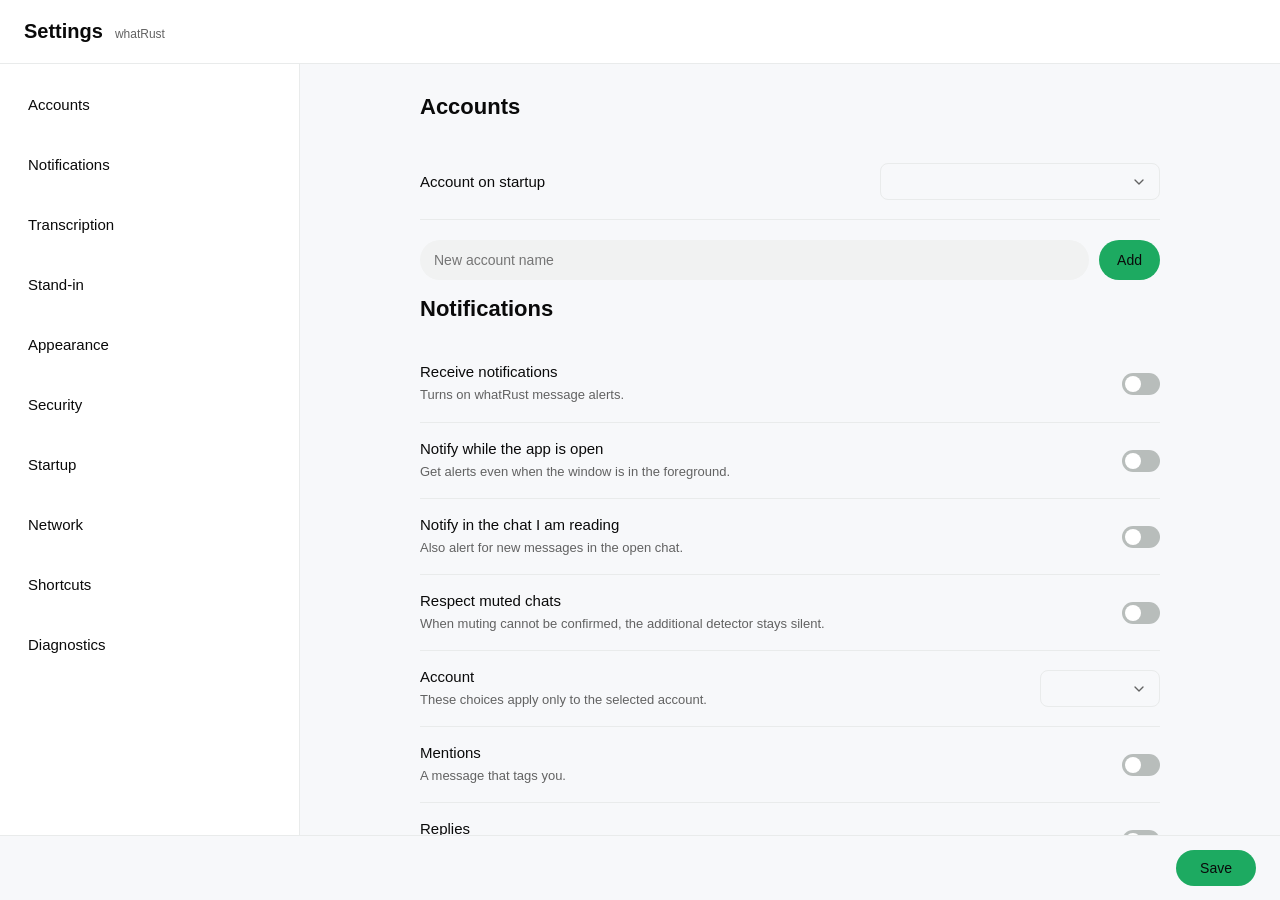
==== settings-ui/index.html @ 50908c3e "Merge upstream whatRust through v0.6.16" ====
<!doctype html>
<html lang="en">
  <head>
    <meta charset="utf-8" />
    <meta name="viewport" content="width=device-width, initial-scale=1" />
    <title>whatRust — Settings</title>
    <script src="i18n.js"></script>
    <link rel="stylesheet" href="style.css" />
    <link rel="stylesheet" href="dialog.css" />
  </head>
  <body>
    <header class="app-header"><div><strong>Settings</strong><span>whatRust</span></div><button id="back-to-chat" type="button" class="secondary back-button" aria-label="Back to WhatsApp" title="Back to WhatsApp" hidden><svg viewBox="0 0 24 24" aria-hidden="true"><path d="M19 12H5 M12 5l-7 7 7 7"/></svg><span>Back to WhatsApp</span></button></header>
    <div class="settings-layout"><nav class="settings-nav" aria-label="Settings"><a href="#sec-contas">Accounts</a><a href="#sec-notificacoes">Notifications</a><a href="#sec-voz">Transcription</a><a href="#sec-standin">Stand-in</a><a href="#sec-aparencia">Appearance</a><a href="#sec-seguranca">Security</a><a href="#sec-sistema">Startup</a><a href="#sec-rede">Network</a><!-- Fork: hide self-update. Upstream releases would replace this build. <a href="#sec-atualizacoes">Updates</a> --><a href="#sec-atalhos">Shortcuts</a><a href="#sec-diagnostico">Diagnostics</a></nav>
    <!-- Local preferences use familiar WhatsApp rows: titled
         groups of boxed-list rows, a title + subtitle on the left and the control
         on the right. Element ids are what main.js uses; keep them stable. -->
    <main class="prefs">
      <section class="group" id="sec-contas">
        <h2 class="group-title">Accounts</h2>
        <label class="row startup-row">
          <span class="row-text"><span class="row-title">Account on startup</span></span>
          <select id="startup_account" aria-label="Account on startup"></select>
        </label>
        <div class="boxed-list" id="single_window_row" hidden>
          <label class="row">
            <span class="row-text"><span class="row-title">Show all accounts in one window</span>
              <span class="row-subtitle" id="single_window_subtitle">One window with an account switcher. An account loads only when you open it, and opening another does not close the first. Requires restarting whatRust.</span></span>
            <input type="checkbox" class="switch" id="single_window" />
          </label>
        </div>
        <div id="accounts-list" class="boxed-list"></div>
        <div class="add-row">
          <input type="text" id="new_account_name" placeholder="New account name" aria-label="New account name" />
          <button id="add_account">Add</button>
        </div>
        <p id="macos-note" class="macos-note" hidden>Multiple accounts require macOS 14 or later.</p>
        <p id="accounts-note" class="group-note" role="status" aria-live="polite"></p>
      </section>
      <section class="group" id="sec-notificacoes"><h2 class="group-title">Notifications</h2><div class="boxed-list">
<label class="row"><span class="row-text"><span class="row-title">Receive notifications</span><span class="row-subtitle">Turns on whatRust message alerts.</span></span><input type="checkbox" class="switch" id="notifications"></label><label class="row"><span class="row-text"><span class="row-title">Notify while the app is open</span><span class="row-subtitle">Get alerts even when the window is in the foreground.</span></span><input type="checkbox" class="switch" id="notify_when_focused"></label><label class="row"><span class="row-text"><span class="row-title">Notify in the chat I am reading</span><span class="row-subtitle">Also alert for new messages in the open chat.</span></span><input type="checkbox" class="switch" id="notify_active_chat"></label><label class="row"><span class="row-text"><span class="row-title">Respect muted chats</span><span class="row-subtitle">When muting cannot be confirmed, the additional detector stays silent.</span></span><input type="checkbox" class="switch" id="respect_muted"></label>
<label class="row"><span class="row-text"><span class="row-title">Account</span><span class="row-subtitle">These choices apply only to the selected account.</span></span><select id="mention_account" aria-label="Account"></select></label>
<label class="row"><span class="row-text"><span class="row-title">Mentions</span><span class="row-subtitle">A message that tags you.</span></span><input type="checkbox" class="switch" id="mention_mentions"></label>
<label class="row"><span class="row-text"><span class="row-title">Replies</span><span class="row-subtitle">A reply to one of your messages.</span></span><input type="checkbox" class="switch" id="mention_replies"></label>
<label class="row"><span class="row-text"><span class="row-title">Direct messages</span><span class="row-subtitle">A new message in a one-to-one chat.</span></span><input type="checkbox" class="switch" id="mention_direct"></label>
<label class="row"><span class="row-text"><span class="row-title">@everyone</span><span class="row-subtitle">Group messages that tag everyone.</span></span><input type="checkbox" class="switch" id="mention_everyone"></label>
<label class="row"><span class="row-text"><span class="row-title">Alert sound</span><span class="row-subtitle">Plays the distinct sound. With the popup off, the ordinary whatRust alert still appears.</span></span><input type="checkbox" class="switch" id="mention_alert_sound"></label>
<div class="row" id="mention_alert_sound_file_row"><span class="row-text"><span class="row-title">Sound file</span><span class="row-subtitle" id="mention_alert_sound_file_subtitle">Built-in sound</span></span><div class="hotkey-row"><button type="button" id="choose_mention_sound" class="secondary">Choose sound…</button><button type="button" id="preview_mention_sound" class="secondary">Test</button><button type="button" id="reset_mention_sound" class="secondary">Reset to default</button></div></div>
<label class="row"><span class="row-text"><span class="row-title">Reply popup</span><span class="row-subtitle">Shows the message and lets you reply. Replaces the ordinary alert for that message.</span></span><input type="checkbox" class="switch" id="mention_alert_popup"></label></div>
<p class="group-note">Alerts even in a muted chat and while the app is in the foreground.</p>
<p class="group-note" id="mention_alert_idle" hidden>With the sound and the popup off, this alert does nothing.</p>
<p class="group-note">The additional detector only uses identifiable new messages. Muted chats, history and unknown states do not produce additional alerts.</p></section>

      <section class="group" id="sec-sistema">
        <h2 class="group-title">Behavior</h2>
        <div class="boxed-list">
          <label class="row">
            <span class="row-text"><span class="row-title">Keep running in the background when closed</span>
              <span class="row-subtitle">With one account open, closing the window leaves it connected. With more than one, closing a window ends just that account</span></span>
            <input type="checkbox" class="switch" id="close_to_tray" />
          </label>
          <label class="row">
            <span class="row-text"><span class="row-title">Start minimized</span>
              <span class="row-subtitle">Start without opening the main window</span></span>
            <input type="checkbox" class="switch" id="start_minimized" />
          </label>
          <label class="row">
            <span class="row-text"><span class="row-title">Start with the system</span></span>
            <input type="checkbox" class="switch" id="autostart" />
          </label>
          <label class="row mac-only" id="menu_bar_icon_row" hidden>
            <span class="row-text"><span class="row-title">Show icon in the menu bar</span>
              <span class="row-subtitle" id="menu_bar_icon_subtitle">When off, click the Dock icon to open whatRust</span></span>
            <input type="checkbox" class="switch" id="menu_bar_icon" />
          </label>
          <label class="row mac-only" hidden>
            <span class="row-text"><span class="row-title">Menu bar only</span>
              <span class="row-subtitle" id="menubar_only_subtitle">No Dock icon or main window. The open account stays connected while the panel is closed; other accounts load when you open them</span></span>
            <input type="checkbox" class="switch" id="menubar_only" />
          </label>
          <label class="row mac-only" hidden>
            <span class="row-text"><span class="row-title">Hide Dock icon</span>
              <span class="row-subtitle">Keeps the main window; the menu bar icon becomes the way to reopen whatRust</span></span>
            <input type="checkbox" class="switch" id="hide_dock_icon" />
          </label>
        </div>
      </section>

      <section class="group" id="sec-voz">
        <h2 class="group-title">Transcription</h2>
        <div class="boxed-list">
          <label class="row">
            <span class="row-text"><span class="row-title">Transcribe voice notes</span>
              <span class="row-subtitle" id="voice_backend_desc">Shows the transcript under each voice note. The audio stays on this computer and is transcribed by FluidVoice.</span></span>
            <input type="checkbox" class="switch" id="voice_transcribe" />
          </label>
          <label class="row">
            <span class="row-text"><span class="row-title">Transcribe videos</span>
              <span class="row-subtitle" id="video_backend_desc">Shows a button on each video. The audio stays on this computer and is transcribed by FluidVoice.</span></span>
            <input type="checkbox" class="switch" id="video_transcribe" />
          </label>
          <label class="row" id="fluidvoice_port_row">
            <span class="row-text"><span class="row-title">FluidVoice port</span>
              <span class="row-subtitle">FluidVoice's local API. The default is 47733; the Windows beta uses 47610 automatically.</span></span>
            <input type="number" id="fluidvoice_port" min="1" max="65535" value="47733" aria-label="FluidVoice port" />
          </label>
          <div class="row">
            <span class="row-text"><span class="row-title">Connection</span>
              <span class="row-subtitle" id="fluidvoice_status">Not checked yet.</span></span>
            <button type="button" id="test_fluidvoice" class="secondary">Test connection</button>
          </div>
          <div class="row" id="fluidvoice_install_row" hidden>
            <span class="row-text"><span class="row-title">FluidVoice on Windows</span>
              <span class="row-subtitle">Optional. Opens the official Windows beta installer. FluidVoice is a separate app.</span></span>
            <button type="button" id="install_fluidvoice" class="secondary">Install FluidVoice</button>
          </div>
          <div class="row" id="geniex_install_row" hidden>
            <span class="row-text"><span class="row-title">GenieX CLI for Windows ARM64</span><span class="row-subtitle">Install Qualcomm's GenieX CLI, then return here. Requires a supported Snapdragon NPU.</span></span>
            <button type="button" id="install_geniex" class="secondary">Open installer page</button>
          </div>
          <div class="row" id="geniex_model_row" hidden>
            <span class="row-text"><span class="row-title">Qwen3-ASR 0.6B Q8</span><span class="row-subtitle">Download the local model (about 1.1 GiB). It may use about 2 GiB of memory while running.</span></span>
            <button type="button" id="download_geniex_model" class="secondary">Download model</button>
          </div>
          <label class="row">
            <span class="row-text"><span class="row-title">Translate transcripts</span>
              <span class="row-subtitle">Sends only the transcript text to the chosen provider.</span></span>
            <input type="checkbox" class="switch" id="translate_enabled" />
          </label>
          <label class="row">
            <span class="row-text"><span class="row-title">Translation language</span></span>
            <input type="text" id="translate_target_lang" placeholder="English" aria-label="Translation language" />
          </label>
          <label class="row">
            <span class="row-text"><span class="row-title">AI provider</span></span>
            <select id="ai_provider" aria-label="AI provider">
              <option value="openrouter">OpenRouter</option>
              <option value="gemini">Gemini</option>
              <option value="anthropic">Anthropic</option>
            </select>
          </label>
          <div class="row">
            <span class="row-text"><span class="row-title">Translation model</span>
              <span class="row-subtitle" id="translate_model_hint">Model name accepted by that provider.</span></span>
            <input type="text" class="model-choice" id="translate_model" aria-label="Translation model" />
            <select class="model-choice" id="translate_model_select" aria-label="Translation model" hidden></select>
          </div>
          <div class="row">
            <span class="row-text"><span class="row-title">Summary model</span>
              <span class="row-subtitle" id="summary_model_hint">Used by the Summarize button on each transcript and by chat summaries.</span></span>
            <input type="text" class="model-choice" id="summary_model" aria-label="Summary model" />
            <select class="model-choice" id="summary_model_select" aria-label="Summary model" hidden></select>
          </div>
          <label class="row entry-row">
            <span class="row-title">API key</span>
            <input type="password" id="ai_key" autocomplete="off" aria-label="API key" />
          </label>
        </div>
        <div class="group-actions">
          <button type="button" id="save_ai_key">Save key</button>
          <button type="button" id="remove_ai_key" class="secondary">Remove key</button>
        </div>
        <p id="ai_key_state" class="key-status" role="status">No key saved.</p>
        <div class="row">
          <span class="row-text"><span class="row-title">Chat summaries</span>
            <span class="row-subtitle" id="chat_summary_consent_state">Not allowed yet.</span></span>
          <button type="button" id="chat_summary_revoke" class="secondary" hidden>Revoke</button>
        </div>
        <p class="group-note">The key stays on this computer and never enters the WhatsApp page. Translation and the Summarize button each use the model chosen for them. A chat summary stays on this computer, not on the phone, and is not sent into the chat.</p>
      </section>

      <section class="group" id="sec-standin">
        <h2 class="group-title">Stand-in</h2>
        <div class="boxed-list">
          <label class="row">
            <span class="row-text"><span class="row-title">Allow stand-in</span>
              <span class="row-subtitle">Each individual chat stays off until you turn it on there.</span></span>
            <input type="checkbox" class="switch" id="standin_enabled" />
          </label>
          <label class="row">
            <span class="row-text"><span class="row-title">How to reply</span>
              <span class="row-subtitle" id="standin_backend_hint">The API key above, or a program you have already signed in to.</span></span>
            <select id="standin_backend" aria-label="How to reply">
              <option value="api">API key</option>
              <option value="claude_cli">Claude Code</option>
              <option value="grok_cli">Grok</option>
              <option value="codex_cli">Codex</option>
              <option value="hermes">Hermes</option>
              <option value="grok_bot">Grok Bot</option>
            </select>
          </label>
          <div class="row" id="standin_model_row">
            <span class="row-text"><span class="row-title">Stand-in model</span>
              <span class="row-subtitle">For the key, one model per provider. For a program, a model it offers. Empty uses the summary model, or that program's default.</span></span>
            <input type="text" class="model-choice" id="standin_model" aria-label="Stand-in model" />
            <select class="model-choice" id="standin_model_select" aria-label="Stand-in model" hidden></select>
          </div>
          <label class="row">
            <span class="row-text"><span class="row-title">Program</span>
              <span class="row-subtitle">Full path, if the app cannot find the program on its own.</span></span>
            <input type="text" id="standin_bin" aria-label="Program" />
          </label>
          <label class="row">
            <span class="row-text"><span class="row-title">Wait before replying</span>
              <span class="row-subtitle">Seconds after the last message, from 5 to 60.</span></span>
            <input type="number" id="standin_delay_secs" min="5" max="60" value="10" aria-label="Wait before replying" />
          </label>
          <label class="row">
            <span class="row-text"><span class="row-title">Replies per hour</span>
              <span class="row-subtitle">Maximum in each chat. After that the stand-in pauses.</span></span>
            <input type="number" id="standin_hourly_limit" min="1" max="60" value="12" aria-label="Replies per hour" />
          </label>
          <div class="row" id="standin_session_row" hidden>
            <span class="row-text"><span class="row-title">Program session</span>
              <span class="row-subtitle" id="standin_cli_state">Not checked yet.</span></span>
            <button type="button" id="check_standin_cli" class="secondary">Check session</button>
          </div>
          <label class="row" id="standin_hermes_row" hidden>
            <span class="row-text"><span class="row-title">Hermes address</span>
              <span class="row-subtitle">A private address on this network, for example http://192.168.1.20:8642. The profile on that computer should be one created for stand-in.</span></span>
            <input type="text" id="standin_hermes_url" autocomplete="off" aria-label="Hermes address" />
          </label>
          <div class="standin-block" id="standin_hermes_key_row" hidden>
            <div class="row">
              <span class="row-text"><span class="row-title">Hermes key</span>
                <span class="row-subtitle" id="standin_hermes_key_state">Stored on this computer, not in settings and not in WhatsApp.</span></span>
            </div>
            <label class="standin-field">Key
              <input type="password" id="standin_hermes_key" autocomplete="off" aria-label="Hermes key" />
            </label>
            <div class="group-actions">
              <button type="button" id="save_hermes_key">Save key</button>
              <button type="button" id="remove_hermes_key" class="secondary">Remove key</button>
            </div>
          </div>
          <div class="standin-block" id="standin_grok_row" hidden>
            <div class="row">
              <span class="row-text"><span class="row-title">Grok Bot webhook</span>
                <span class="row-subtitle" id="standin_grok_host">No webhook saved yet.</span></span>
            </div>
            <label class="standin-field">Webhook address
              <input type="password" id="standin_grok_url" autocomplete="off" placeholder="https://" aria-label="Grok Bot webhook" />
            </label>
            <label class="standin-field">Webhook key
              <input type="password" id="standin_grok_key" autocomplete="off" aria-label="Grok Bot webhook key" />
            </label>
            <div class="group-actions">
              <button type="button" id="save_grok">Save webhook</button>
              <button type="button" id="remove_grok" class="secondary">Remove webhook</button>
            </div>
            <p class="group-note">In Grok Bot, make a routine with a webhook and no schedule. Paste its address and key here. Paste the instructions below into the routine, and allow that routine to run commands on this computer. Each reply is one run of that routine.</p>
            <pre class="standin-prompt" id="grok_routine_prompt">You are deciding a WhatsApp reply for whatRust. whatRust sends the WhatsApp message. You do not.

A webhook starts each run. The first line of its context is CALLBACK followed by an http://127.0.0.1 address. The messages to answer come next, then the stand-in rules. Those rules outrank these instructions.

Decide reply or skip from those rules. Then, from this computer, POST exactly one JSON object to that CALLBACK address. Use curl on this computer and Content-Type: application/json. The body is only the object.

To send a message:
{"action":"reply","asked_if_ai":false,"text":"the message in the user's voice","reason":""}

To stay quiet:
{"action":"skip","asked_if_ai":false,"text":"","reason":"why"}

Set asked_if_ai to true only when the contact asks whether you are an AI, a bot, or automated. Do not use a cloud computer: it cannot reach 127.0.0.1. Do not message anyone. Do not answer in this chat. Do not POST a second time.</pre>
            <div class="group-actions">
              <button type="button" id="copy_grok_routine" class="secondary">Copy instructions</button>
            </div>
          </div>
          <label class="row" id="standin_timeout_row" hidden>
            <span class="row-text"><span class="row-title">Agent wait</span>
              <span class="row-subtitle">Seconds to wait for one run, from 30 to 300.</span></span>
            <input type="number" id="standin_agent_timeout_secs" min="30" max="300" value="150" aria-label="Agent wait" />
          </label>
          <label class="row" id="standin_runs_row" hidden>
            <span class="row-text"><span class="row-title">Agent runs per hour</span>
              <span class="row-subtitle">Including runs that stay quiet. After that the stand-in pauses.</span></span>
            <input type="number" id="standin_agent_runs_per_hour" min="1" max="60" value="20" aria-label="Agent runs per hour" />
          </label>
        </div>
        <label class="row-title" for="standin_persona">General instructions</label>
        <textarea id="standin_persona" aria-label="General instructions"></textarea>
        <div class="group-actions">
          <button type="button" id="save_persona">Save instructions</button>
          <button type="button" id="open_persona" class="secondary">Open file</button>
          <button type="button" id="reset_persona" class="secondary">Restore template</button>
        </div>
        <p class="group-note">The stand-in writes as you and only says it is an assistant if asked directly. A program uses the login you already made in it. whatRust does not read that login. Hermes and Grok Bot can use tools and may keep a copy of this chat. whatRust is still the only WhatsApp sender. Replies happen only while whatRust is running. In Flatpak, the command-line programs are not available. Continuous use can hit your plan limit.</p>
      </section>

      <section class="group" id="sec-aparencia">
        <h2 class="group-title">Appearance</h2>
        <div class="boxed-list">
          <label class="row">
            <span class="row-text"><span class="row-title">Source device</span>
              <span class="row-subtitle">An icon next to the time shows an Apple device, Android, or a computer, when the message id gives a good indication.</span></span>
            <input type="checkbox" class="switch" id="show_message_device" />
          </label>
          <label class="row">
            <span class="row-text"><span class="row-title">Interface size</span>
              <span class="row-subtitle">Adjusts the size of WhatsApp without changing the other accounts.</span></span>
            <select id="zoom">
              <option value="0.75">Very small</option>
              <option value="0.85">Small</option>
              <option value="1">Default</option>
              <option value="1.15">Large</option>
            </select>
          </label>
          <label class="row">
            <span class="row-text"><span class="row-title">Hide WhatsApp app promotions</span>
              <span class="row-subtitle">Hides the prompts to download WhatsApp for Windows or Mac. Applies after restarting whatRust.</span></span>
            <input type="checkbox" class="switch" id="hide_app_banner" />
          </label>
          <label class="row linux-only" id="title_bar_row" hidden>
            <span class="row-text"><span class="row-title">Title bar</span>
              <span class="row-subtitle" id="title_bar_subtitle">Tiling window managers such as Hyprland don't use a title bar.</span></span>
            <select id="title_bar">
              <option value="auto">Automatic</option>
              <option value="show">Show</option>
              <option value="hide">Hide</option>
            </select>
          </label>
          <label class="row linux-only" id="rendering_row" hidden>
            <span class="row-text"><span class="row-title">Rendering</span>
              <span class="row-subtitle" id="rendering_subtitle">Use Compatible if the window stays blank on an old graphics card. Applies after restarting whatRust.</span></span>
            <select id="rendering">
              <option value="auto">Automatic</option>
              <option value="software">Compatible (no GPU)</option>
            </select>
          </label>
          <label class="row">
            <span class="row-text"><span class="row-title">Language</span>
              <span class="row-subtitle">Language of the whatRust interface.</span></span>
            <select id="language">
              <option value="en">English</option>
              <option value="pt-BR">Português (Brasil)</option>
            </select>
          </label>
          <div class="row">
            <span class="row-text"><span class="row-title">App icon</span>
              <span class="row-subtitle" id="icon_subtitle">Default</span></span>
            <div class="hotkey-row">
              <button type="button" id="choose_icon" class="secondary">Choose PNG…</button>
              <button type="button" id="reset_icon" class="secondary">Reset to default</button>
            </div>
          </div>
          <p class="group-note" id="icon_note">Square PNG image, 32 to 1024 px and up to 5 MB. Applies to the whole app; the tray icon does not change. On Linux with Wayland the window icon comes from the .desktop file and does not change.</p>
          <div class="row">
            <span class="row-text"><span class="row-title">Download folder</span>
              <span class="row-subtitle" id="download_dir_subtitle">System Downloads folder</span></span>
            <div class="hotkey-row">
              <button type="button" id="choose_download_dir" class="secondary">Choose folder…</button>
              <button type="button" id="reset_download_dir" class="secondary">Reset to Downloads</button>
            </div>
          </div>
        </div>
      </section>

      <section class="group" id="sec-rede">
        <h2 class="group-title">Network</h2>
        <div class="boxed-list">
          <label class="row">
            <span class="row-text"><span class="row-title">Proxy</span>
              <span class="row-subtitle">Routes all WhatsApp account traffic through a proxy.</span></span>
            <select id="proxy_mode">
              <option value="off">Off</option>
              <option value="socks5">SOCKS5</option>
              <option value="http">HTTP</option>
            </select>
          </label>
          <label class="row entry-row proxy-field">
            <span class="row-title">Host</span>
            <input type="text" id="proxy_host" autocomplete="off" spellcheck="false" placeholder="127.0.0.1" />
          </label>
          <label class="row entry-row proxy-field">
            <span class="row-title">Port</span>
            <input type="text" id="proxy_port" inputmode="numeric" autocomplete="off" placeholder="1080" />
          </label>
        </div>
        <p class="group-note">Proxies that need a username and password are not supported: the built-in browser engines do not accept credentials this way. Changes take effect after restarting whatRust.</p>
        <p id="proxy_restart" class="hotkey-hint" hidden><span>Restart whatRust to apply the proxy.</span> <button type="button" id="proxy_restart_btn" class="secondary">Restart now</button></p>
      </section>

      <!-- Fork: self-update section hidden.
      <section class="group" id="sec-atualizacoes">
        <h2 class="group-title">Updates</h2>
        <div class="boxed-list">
          <label class="row">
            <span class="row-text"><span class="row-title">Check for updates automatically</span>
              <span class="row-subtitle">Asks GitHub (api.github.com) a minute after start and every 6 hours which version is the newest. Nothing else is sent.</span></span>
            <input type="checkbox" class="switch" id="auto_update_check" />
          </label>
          <label class="row">
            <span class="row-text"><span class="row-title">Install updates automatically</span>
              <span class="row-subtitle" id="auto_update_install_subtitle">Only acts where no password is needed.</span></span>
            <input type="checkbox" class="switch" id="auto_update_install" />
          </label>
        </div>
        <div class="boxed-list">
          <div class="row">
            <span class="row-text"><span class="row-title">Installed version</span>
              <span class="row-subtitle" id="upd_current"></span></span>
            <button type="button" id="upd_check" class="secondary">Check now</button>
          </div>
          <div class="row">
            <span class="row-text"><span class="row-title">Install type</span>
              <span class="row-subtitle" id="upd_method"></span></span>
          </div>
          <div class="row">
            <span class="row-text"><span class="row-title">Last check</span>
              <span class="row-subtitle" id="upd_last"></span></span>
          </div>
        </div>
        <div id="upd_panel" class="upd-panel" hidden>
          <h3 id="upd_title"></h3>
          <progress id="upd_progress" max="100" hidden></progress>
          <p id="upd_message" class="group-note" role="status" aria-live="polite"></p>
          <p id="upd_error" class="hotkey-hint" role="alert" hidden></p>
          <div class="group-actions">
            <button type="button" id="upd_install" hidden>Download and install</button>
            <button type="button" id="upd_apply" hidden>Restart and install</button>
            <button type="button" id="upd_restart" hidden>Restart now</button>
            <button type="button" id="upd_page" class="secondary" hidden>View on GitHub</button>
          </div>
          <div id="upd_flatpak" class="upd-flatpak" hidden>
            <code id="upd_command"></code>
            <button type="button" id="upd_copy" class="secondary">Copy</button>
          </div>
        </div>
        <div id="upd_notes_box" hidden>
          <h3>What's new</h3>
          <div id="upd_notes" class="notes"></div>
        </div>
        <p class="group-note">Versions 0.6.10 and older cannot update themselves: install this version by hand once. Every downloaded file is checked against the checksum (SHA-256) published with the release before it is installed.</p>
      </section>
      -->

      <section class="group" id="sec-atalhos">
        <h2 class="group-title">Shortcuts</h2>
        <div class="boxed-list">
          <label class="row">
            <span class="row-text"><span class="row-title">Shortcut to show or hide</span>
              <span class="row-subtitle">A key combination to show or hide the app</span></span>
            <input type="checkbox" class="switch" id="hotkey_enabled" />
          </label>
          <div class="row">
            <span class="row-text"><span class="row-title">Shortcut</span></span>
            <div class="hotkey-row">
              <input type="text" id="hotkey" placeholder="Cmd/Ctrl+Shift+W" aria-label="Shortcut" />
              <button type="button" id="record_hotkey" class="secondary">Record</button>
            </div>
          </div>
          <label class="row">
            <span class="row-text"><span class="row-title">Privacy blur shortcut</span>
              <span class="row-subtitle">Turns the privacy blur on or off in every account. To choose what gets blurred, press Ctrl+Shift+P (⌘+Shift+P on a Mac) in a WhatsApp window.</span></span>
            <input type="checkbox" class="switch" id="blur_hotkey_enabled" />
          </label>
          <div class="row">
            <span class="row-text"><span class="row-title">Shortcut</span></span>
            <div class="hotkey-row">
              <input type="text" id="blur_hotkey" placeholder="Cmd/Ctrl+Shift+B" aria-label="Shortcut" />
              <button type="button" id="record_blur_hotkey" class="secondary">Record</button>
            </div>
          </div>
        </div>
        <p id="hotkey_hint" class="hotkey-hint" hidden></p>
        <p class="group-note">On Linux/Wayland, set <code>whatrust --toggle</code> in the system shortcuts.</p>
      </section>

      <section class="group" id="sec-seguranca">
        <h2 class="group-title">Security</h2>

        <div id="lock-disabled">
          <div class="boxed-list">
            <label class="row entry-row">
              <span class="row-title">Password</span>
              <input type="password" id="lock_pw1" autocomplete="new-password" placeholder="At least 6 characters" />
            </label>
            <label class="row entry-row">
              <span class="row-title">Confirm</span>
              <input type="password" id="lock_pw2" autocomplete="new-password" />
            </label>
          </div>
          <div class="group-actions">
            <button id="enable_lock">Turn on lock</button>
          </div>
        </div>

        <div id="lock-enabled" hidden>
          <div class="boxed-list">
            <label class="row" id="biometric_row" hidden>
              <span class="row-text"><span class="row-title" id="biometric_label">Use biometrics</span></span>
              <input type="checkbox" class="switch" id="biometric_enabled" />
            </label>
            <label class="row">
              <span class="row-text"><span class="row-title">Lock on launch</span></span>
              <input type="checkbox" class="switch" id="lock_on_launch" />
            </label>
            <label class="row">
              <span class="row-text"><span class="row-title">Lock when hidden</span></span>
              <input type="checkbox" class="switch" id="lock_on_hide" />
            </label>
            <label class="row">
              <span class="row-text"><span class="row-title">Lock when idle</span>
                <span class="row-subtitle">Minutes; 0 turns it off</span></span>
              <input type="number" id="idle_min" min="0" step="1" value="0" />
            </label>
          </div>
          <div class="group-actions">
            <button id="lock_now">Lock now</button>
            <button id="change_pw" class="secondary">Change password…</button>
            <button id="disable_lock" class="secondary">Turn off…</button>
          </div>
        </div>

        <p class="group-note">The lock protects access to the whatRust windows. It
          <strong>does not</strong> encrypt the data on disk.</p>
      </section>
      <section class="group" id="sec-diagnostico"><h2 class="group-title">Notification diagnostics</h2>
      <div class="boxed-list"><div class="row"><span class="row-text"><span class="row-title">Check Windows alerts</span><span class="row-subtitle">The test confirms sending; check that Windows shows the banner.</span></span><button id="test-notification" type="button">Test</button></div><div class="row"><span class="row-text">Permissions and Do Not Disturb</span><button id="windows-notifications" class="secondary" type="button">Open in Windows</button></div></div>
      <p id="diagnostic-note" class="group-note" role="status"></p><div id="route-status" class="boxed-list"></div>
      <h3>Activity this session</h3><p class="group-note">Time, account and result only. Message text is not stored.</p><div id="notification-history" class="boxed-list"></div>
      </section>

    </main></div>

    <footer class="footer">
      <span id="note" class="note" role="status" aria-live="polite"></span>
      <button id="save">Save</button>
    </footer>

    <script src="dialog.js"></script>
    <script src="hotkey.js"></script>
    <script src="mention-alert.js"></script>
    <script src="main.js"></script>
    <script src="panel.js"></script>
    <script src="notes.js"></script>
    <!-- <script src="updates.js"></script> -->
  </body>
</html>
---- settings-ui/style.css ----
/* Local management UI, matching WhatsApp desktop surfaces and spacing. */
:root {
  color-scheme: light dark;
  --bg: #fff; --card: #fff; --panel: #f7f8fa; --fg: #0a0a0a; --dim: #626262;
  --green: #1daa61; --on-green: #0a0a0a; --border: #e9ebeb;
  --control-hover: #00000014; --control-active: #00000024;
  --line: #e9ebeb; --hover: #f1f2f2; --switch-off: #b8bdbb;
  --danger: #c52c3a; --warn: #996600;
  --chevron: url("data:image/svg+xml,%3Csvg xmlns='http://www.w3.org/2000/svg' viewBox='0 0 24 24' fill='none' stroke='%23626262' stroke-width='2' stroke-linecap='round' stroke-linejoin='round'%3E%3Cpath d='m6 9 6 6 6-6'/%3E%3C/svg%3E");
}
@media (prefers-color-scheme: dark) {
  :root:not([data-theme="light"]) {
    color-scheme: dark;
    --bg: #161717; --card: #232626; --panel: #1d1f1f; --fg: #fafafa; --dim: #a1a5a5;
    --green: #21c063; --on-green: #0a0a0a; --border: #2c3030;
    --control-hover: #ffffff14; --control-active: #ffffff24;
    --line: #2c3030; --hover: #2a2d2d; --switch-off: #626767;
    --danger: #ff707a; --warn: #e3b341;
    --chevron: url("data:image/svg+xml,%3Csvg xmlns='http://www.w3.org/2000/svg' viewBox='0 0 24 24' fill='none' stroke='%23a1a5a5' stroke-width='2' stroke-linecap='round' stroke-linejoin='round'%3E%3Cpath d='m6 9 6 6 6-6'/%3E%3C/svg%3E");
  }
}
:root[data-theme="dark"] {
    color-scheme: dark;
    --bg: #161717; --card: #232626; --panel: #1d1f1f; --fg: #fafafa; --dim: #a1a5a5;
    --green: #21c063; --on-green: #0a0a0a; --border: #2c3030;
    --control-hover: #ffffff14; --control-active: #ffffff24;
    --line: #2c3030; --hover: #2a2d2d; --switch-off: #626767;
    --danger: #ff707a; --warn: #e3b341;
    --chevron: url("data:image/svg+xml,%3Csvg xmlns='http://www.w3.org/2000/svg' viewBox='0 0 24 24' fill='none' stroke='%23a1a5a5' stroke-width='2' stroke-linecap='round' stroke-linejoin='round'%3E%3Cpath d='m6 9 6 6 6-6'/%3E%3C/svg%3E");
}
:root[data-theme="light"] { color-scheme:light; }
* { box-sizing: border-box; }
/* Thin, translucent scrollbars to match the chat panes (see bridge.js):
   the native webviews otherwise render a thick unstyled system scrollbar
   that clashes with the dark theme. Same muted grey, transparent track. */
* { scrollbar-width: thin; scrollbar-color: rgba(134,150,160,.45) transparent; }
*::-webkit-scrollbar { width: 8px; height: 8px; }
*::-webkit-scrollbar-track { background: transparent; }
*::-webkit-scrollbar-thumb { background-color: rgba(134,150,160,.45); border: 2px solid transparent; border-radius: 4px; background-clip: padding-box; }
*::-webkit-scrollbar-thumb:hover { background-color: rgba(134,150,160,.8); }
*::-webkit-scrollbar-corner { background: transparent; }
html, body { height: 100%; }
body {
  margin: 0; display: flex; flex-direction: column;
  background: var(--bg); color: var(--fg);
  font: 14px "Segoe UI", Helvetica, Arial, sans-serif;
}
[hidden] { display: none !important; }
button, input, select { font: inherit; }
button { cursor: pointer; border: 0; border-radius: 22px; padding: 9px 18px; background: var(--green); color: var(--on-green); font-weight: 500; }
button:disabled { opacity: .45; cursor: default; }
button.secondary { background: transparent; color: var(--green); }
button:hover:not(:disabled) { filter: brightness(.95); }
.app-header { padding: 12px 24px; min-height: 64px; display: flex; align-items: center; justify-content: space-between; gap: 16px; border-bottom: 1px solid var(--border); }
.app-header > div { display: flex; align-items: baseline; gap: 12px; }
.app-header strong { font-size: 20px; font-weight: 600; }
.app-header span { font-size: 12px; color: var(--dim); }
.app-header button { color: var(--dim); font-weight: 400; }
.settings-layout { display: flex; flex: 1; min-height: 0; overflow: hidden; }
.settings-nav { flex: 0 0 300px; padding: 12px 8px; display: flex; flex-direction: column; gap: 4px; border-right: 1px solid var(--border); }
.settings-nav a { display: flex; align-items: center; gap: 24px; padding: 16px 20px; border-radius:8px; min-height:56px; font-size: 15px; color: inherit; text-decoration: none; }
.settings-nav a:hover, .settings-nav a[aria-current=page] { background: var(--hover); }
.settings-nav svg { width: 22px; height: 22px; stroke: var(--dim); fill: none; stroke-width: 1.7; stroke-linecap: round; stroke-linejoin: round; flex-shrink: 0; }
.prefs { background:var(--panel); flex: 1; min-width: 0; overflow-y: auto; padding: 30px 40px; scroll-behavior: smooth; }
.group { max-width: 740px; margin: 0 auto; }
.group-title { font-size: 22px; font-weight: 600; margin: 0 0 24px; }
.group-note { font-size: 13px; line-height: 1.55; margin: 16px 0; color: var(--dim); }
.group-note code { font: inherit; background: var(--hover); padding: 2px 4px; }
.group-actions { display: flex; flex-wrap: wrap; align-items: center; gap: 8px; margin-top: 16px; }
.standin-block { padding-bottom: 8px; }
.standin-block > .row { min-height: 0; }
.standin-field { display: flex; flex-direction: column; gap: 6px; margin: 0 0 12px; font-size: 13px; color: var(--dim); }
.standin-field input { width: 100%; box-sizing: border-box; }
.standin-prompt { white-space: pre-wrap; overflow-wrap: anywhere; margin: 8px 0 0; padding: 12px; border-radius: 8px; background: var(--hover); color: var(--fg); font: 12px/1.45 ui-monospace, SFMono-Regular, Menlo, Consolas, monospace; user-select: all; }
.key-status { font-size: 13px; line-height: 1.5; margin: 12px 0 0; color: var(--fg); }
.key-status.warn { color: var(--warn); }
.key-status.bad { color: var(--danger); }
.boxed-list > * + * { border-top: 1px solid var(--border); }
.boxed-list:empty { display: none; }
.row { display: flex; align-items: center; gap: 20px; min-height: 76px; padding: 16px 0; }
label.row { cursor: pointer; }
.row-text { flex: 1; min-width: 0; display: flex; flex-direction: column; gap: 5px; }
.row-title { font-size: 15px; }
.row-subtitle { font-size: 13px; line-height: 1.5; color: var(--dim); }
.startup-row { margin: 24px 0 16px; border-bottom: 1px solid var(--border); }
.entry-row .row-title { flex: 0 0 90px; }
.entry-row input { flex: 1; min-width: 0; }
input[type=text], input[type=password], input[type=number], select, textarea { border: 1px solid var(--border); border-radius: 8px; padding: 8px 12px; background: transparent; color: inherit; }
textarea { display: block; width: 100%; min-height: 160px; margin: 8px 0 0; resize: vertical; font: inherit; }
button:focus-visible, input:focus-visible, select:focus-visible, textarea:focus-visible, a:focus-visible { outline: 2px solid var(--green); outline-offset: 2px; }
input[type=number] { width: 80px; }
select { min-width: 120px; appearance: none; -webkit-appearance: none; padding-right: 36px; background-image: var(--chevron); background-repeat: no-repeat; background-position: right 12px center; background-size: 16px 16px; line-height: 1.4; }
select option { background: var(--bg); color: var(--fg); }
.switch { appearance: none; -webkit-appearance: none; position: relative; width: 38px; height: 22px; margin: 0; flex: 0 0 38px; border: 0; border-radius: 12px; background: var(--switch-off); cursor: pointer; }
.switch::before { content: ""; position: absolute; left: 3px; top: 3px; width: 16px; height: 16px; border-radius: 50%; background: #fff; transition: transform .15s; }
.switch:checked { background: var(--green); }
.switch:checked::before { transform: translateX(16px); }
.switch:disabled { opacity: .45; cursor: default; }
.account-row { border-radius:8px; display: flex; align-items: center; min-height: 88px; gap: 15px; padding: 12px; }
.account-row:hover { background:var(--hover); }
.account-row:hover .account-avatar:not(.has-photo) { background: var(--control-hover); }
.account-avatar { height: 48px; width: 48px; border-radius: 50%; background: var(--hover); color: var(--dim); display: grid; place-items: center; font-size: 17px; flex: 0 0 48px; }
.account-avatar.has-photo { overflow: hidden; background: none; }
.account-avatar img { width: 100%; height: 100%; object-fit: cover; display: block; }
.settings-nav .nav-about { margin-top: auto; position: relative; }
.settings-nav .nav-about::before { content: ""; position: absolute; left: 8px; right: 8px; top: -7px; border-top: 1px solid var(--border); }
.nav-about-text { display: flex; flex-direction: column; gap: 2px; min-width: 0; }
.nav-version { font-size: 12px; color: var(--dim); }
.nav-version:empty { display: none; }
.contributors { list-style: none; margin: 0; padding: 0; display: flex; flex-wrap: wrap; gap: 8px; }
.contributors a { display: inline-block; padding: 6px 12px; border: 1px solid var(--border); border-radius: 16px; color: inherit; text-decoration: none; font-size: 13px; }
.contributors a:hover { background: var(--hover); }
.account-open { display: flex; flex: 1; min-width: 0; align-items: flex-start; flex-direction: column; gap: 5px; padding: 0; border: 0; border-radius: 0; background: transparent; color: inherit; text-align: left; }
.acct-name { font-size: 16px; max-width: 100%; white-space: nowrap; text-overflow: ellipsis; overflow: hidden; }
.acct-subtitle { font-size: 13px; color: var(--dim); font-weight: 400; }
.account-more { display: grid; place-items: center; flex: 0 0 40px; font-size: 26px; line-height: 1; width: 40px; height: 40px; border-radius: 50%; padding: 0; color: var(--dim); background: transparent; transition: background-color .12s, color .12s; }
.account-more:hover:not(:disabled), .account-more:focus-visible, .account-more[aria-expanded="true"] { background: var(--control-hover); color: var(--fg); filter: none; }
.account-more:active:not(:disabled) { background: var(--control-active); }
@media(prefers-reduced-motion:reduce) { .account-more { transition:none; } }
.acct-unread { background: var(--green); color: var(--on-green); font-size: 12px; padding: 2px 7px; border-radius: 10px; }
.account-actions { position: fixed; inset: auto; border: 1px solid var(--border); border-radius: 8px; background: var(--card); color: var(--fg); box-shadow: 0 2px 12px #0004; padding: 6px 0; width: 245px; max-width:calc(100vw - 24px); margin: 0; max-height: calc(100vh - 24px);overflow-y:auto;overscroll-behavior:contain; }
.account-actions button { display: block; width: 100%; border-radius: 0; background: transparent; color: inherit; text-align: left; font-size: 14px; font-weight: 400; padding: 12px 22px; }
.account-actions button:hover, .account-actions button:focus-visible { background: var(--hover); }
.account-actions .danger { color: var(--danger); }
.add-row { display: flex; gap: 10px; margin-top: 20px; }
.add-row input { border-radius:24px; min-width: 0; flex: 1; background: var(--hover); border: 0; padding: 12px 14px; }
.hotkey-row { display: flex; gap: 8px; flex-wrap: wrap; }
.hotkey-row input { min-width: 0; width: 190px; }
.recording { outline: 2px dashed var(--green); }
.hotkey-hint { font-size: 13px; color: var(--warn); }
.footer { display: flex; justify-content: space-between; align-items: center; gap: 12px; padding: 14px 24px; border-top: 1px solid var(--border); }
.footer button { padding: 10px 24px; margin-left: auto; }
.note { font-size: 13px; color: var(--green); }
.prefs h3 { font-size: 14px; margin: 24px 0 6px; }
@media(max-width:900px) { .settings-nav { flex-basis: 220px; } .settings-nav a { padding: 16px 20px; gap: 18px; } .prefs { padding: 26px 24px; } }
@media(max-width:640px) {
  .settings-layout { flex-direction: column; }
  .settings-nav { flex: none; flex-direction: row; overflow-x: auto; border-right: 0; border-bottom: 1px solid var(--border); padding: 8px; }
  .settings-nav a { font-size: 14px; white-space: nowrap; padding: 10px 14px; min-height: 40px; gap: 8px; }
  .prefs { padding: 24px 18px; } .app-header { padding: 14px 18px; min-height: 66px; } .row { gap: 12px; flex-wrap: wrap; } .row-text { flex-basis: 160px; }
  .account-row { gap: 10px; } .account-avatar { width: 40px; height: 40px; flex-basis: 40px; } .group-title { font-size: 19px; }
}
@media(max-width:480px) { .app-header span { display: none; } }

/* Same icon hit area as the WhatsApp toolbar. */
.back-button { display:inline-flex;align-items:center;gap:10px;min-height:40px;padding:8px 12px!important;color:var(--fg)!important; }
.back-button svg { width:24px;height:24px;stroke:currentColor;stroke-width:1.8;fill:none;stroke-linecap:round;stroke-linejoin:round;flex:none; }
.back-button:hover { background:var(--hover); }
.footer { background:var(--panel); }
@media(max-width:640px){.settings-nav{padding:8px;}.settings-nav a{padding:10px 14px;}.back-button span{display:none;}.back-button{width:40px;padding:8px!important;}}

.back-button span { font-size:14px;color:inherit; }

.row select { max-width:min(280px,100%);text-overflow:ellipsis;white-space:nowrap;overflow:hidden; }
.model-choice { width: min(280px, 100%); }
#startup_account { width:clamp(150px,35vw,280px); }

.row-subtitle,.group-note,.hotkey-hint { overflow-wrap:anywhere; }

.row-title {overflow-wrap:anywhere;}
.note {min-width:0;overflow-wrap:anywhere;flex:1;}

/* Settings -> Updates */
.upd-panel { margin-top: 24px; padding: 16px 20px; border: 1px solid var(--border); border-radius: 12px; background: var(--card); }
.upd-panel h3 { margin: 0 0 8px; font-size: 16px; }
.upd-panel progress { width: 100%; height: 8px; accent-color: var(--green); margin: 8px 0; }
.upd-panel .group-note { margin: 8px 0; }
.upd-flatpak { display: flex; align-items: center; gap: 8px; margin-top: 12px; flex-wrap: wrap; }
.upd-flatpak code { flex: 1; min-width: 0; overflow-wrap: anywhere; font: 12px ui-monospace, Menlo, Consolas, monospace; background: var(--hover); padding: 8px 10px; border-radius: 8px; user-select: all; }
.notes { font-size: 13px; line-height: 1.55; max-height: 320px; overflow-y: auto; padding: 4px 0; overflow-wrap: anywhere; }
.notes h4 { margin: 14px 0 4px; font-size: 14px; }
.notes p { margin: 6px 0; }
.notes ul { margin: 6px 0; padding-left: 20px; }
.notes code, .notes pre { font: 12px ui-monospace, Menlo, Consolas, monospace; background: var(--hover); border-radius: 4px; }
.notes code { padding: 1px 4px; }
.notes pre { padding: 8px 10px; overflow-x: auto; white-space: pre-wrap; }
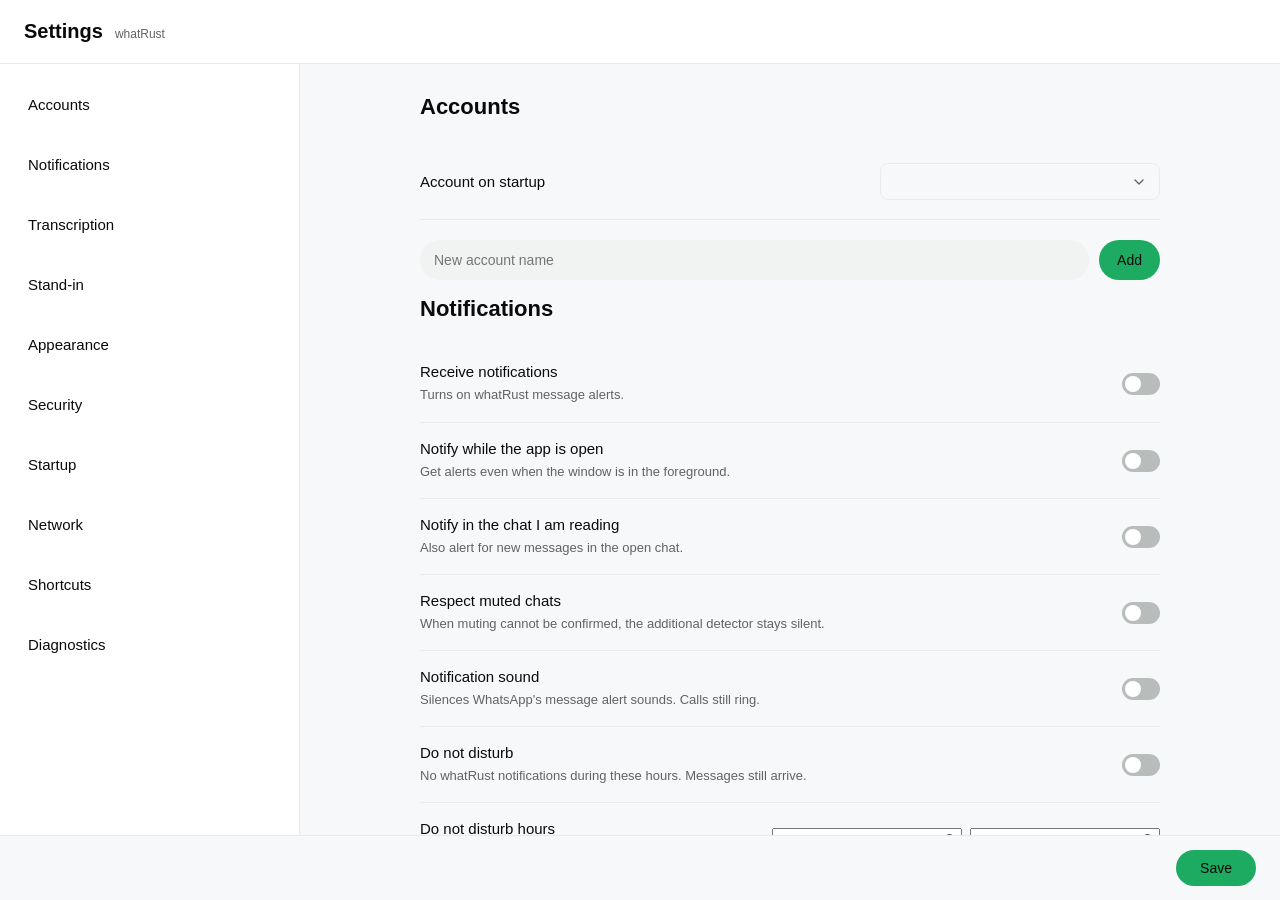
==== commit 6836b90b: "Merge remote-tracking branch 'upstream/master' # Conflicts: #	README.md #	settings-ui/i18n.js #	sett" ====
--- a/settings-ui/index.html
+++ b/settings-ui/index.html
@@ -38,6 +38,8 @@
       </section>
       <section class="group" id="sec-notificacoes"><h2 class="group-title">Notifications</h2><div class="boxed-list">
 <label class="row"><span class="row-text"><span class="row-title">Receive notifications</span><span class="row-subtitle">Turns on whatRust message alerts.</span></span><input type="checkbox" class="switch" id="notifications"></label><label class="row"><span class="row-text"><span class="row-title">Notify while the app is open</span><span class="row-subtitle">Get alerts even when the window is in the foreground.</span></span><input type="checkbox" class="switch" id="notify_when_focused"></label><label class="row"><span class="row-text"><span class="row-title">Notify in the chat I am reading</span><span class="row-subtitle">Also alert for new messages in the open chat.</span></span><input type="checkbox" class="switch" id="notify_active_chat"></label><label class="row"><span class="row-text"><span class="row-title">Respect muted chats</span><span class="row-subtitle">When muting cannot be confirmed, the additional detector stays silent.</span></span><input type="checkbox" class="switch" id="respect_muted"></label>
+<label class="row"><span class="row-text"><span class="row-title">Notification sound</span><span class="row-subtitle">Silences WhatsApp's message alert sounds. Calls still ring.</span></span><input type="checkbox" class="switch" id="notification_sound"></label>
+<label class="row"><span class="row-text"><span class="row-title">Do not disturb</span><span class="row-subtitle">No whatRust notifications during these hours. Messages still arrive.</span></span><input type="checkbox" class="switch" id="quiet_hours"></label><div class="row" id="quiet_times_row"><span class="row-text"><span class="row-title">Do not disturb hours</span><span class="row-subtitle">May cross midnight, for example 22:00 to 08:00.</span></span><div class="hotkey-row"><input type="time" id="quiet_start" aria-label="Do not disturb start"><input type="time" id="quiet_end" aria-label="Do not disturb end"></div></div>
 <label class="row"><span class="row-text"><span class="row-title">Account</span><span class="row-subtitle">These choices apply only to the selected account.</span></span><select id="mention_account" aria-label="Account"></select></label>
 <label class="row"><span class="row-text"><span class="row-title">Mentions</span><span class="row-subtitle">A message that tags you.</span></span><input type="checkbox" class="switch" id="mention_mentions"></label>
 <label class="row"><span class="row-text"><span class="row-title">Replies</span><span class="row-subtitle">A reply to one of your messages.</span></span><input type="checkbox" class="switch" id="mention_replies"></label>
@@ -133,10 +135,18 @@
           <label class="row">
             <span class="row-text"><span class="row-title">AI provider</span></span>
             <select id="ai_provider" aria-label="AI provider">
-              <option value="openrouter">OpenRouter</option>
-              <option value="gemini">Gemini</option>
-              <option value="anthropic">Anthropic</option>
-            </select>
+              <option value="openrouter">OpenRouter API</option>
+              <option value="gemini">Gemini API</option>
+              <option value="anthropic">Anthropic API</option>
+              <option value="claude_cli">Claude Code</option>
+              <option value="codex_cli">Codex</option>
+              <option value="antigravity_cli">Antigravity CLI</option>
+            </select>
+          </label>
+          <label class="row" id="ai_cli_bin_row" hidden>
+            <span class="row-text"><span class="row-title">Program</span>
+              <span class="row-subtitle">Uses your existing CLI sign-in. Enter the full program path if needed. This path is shared with Stand-in.</span></span>
+            <input type="text" id="ai_cli_bin" aria-label="Program" />
           </label>
           <div class="row">
             <span class="row-text"><span class="row-title">Translation model</span>
@@ -150,12 +160,12 @@
             <input type="text" class="model-choice" id="summary_model" aria-label="Summary model" />
             <select class="model-choice" id="summary_model_select" aria-label="Summary model" hidden></select>
           </div>
-          <label class="row entry-row">
+          <label class="row entry-row" id="ai_key_row">
             <span class="row-title">API key</span>
             <input type="password" id="ai_key" autocomplete="off" aria-label="API key" />
           </label>
         </div>
-        <div class="group-actions">
+        <div class="group-actions" id="ai_key_actions">
           <button type="button" id="save_ai_key">Save key</button>
           <button type="button" id="remove_ai_key" class="secondary">Remove key</button>
         </div>
@@ -165,7 +175,8 @@
             <span class="row-subtitle" id="chat_summary_consent_state">Not allowed yet.</span></span>
           <button type="button" id="chat_summary_revoke" class="secondary" hidden>Revoke</button>
         </div>
-        <p class="group-note">The key stays on this computer and never enters the WhatsApp page. Translation and the Summarize button each use the model chosen for them. A chat summary stays on this computer, not on the phone, and is not sent into the chat.</p>
+        <p class="group-note" id="ai_key_note">The key stays on this computer and never enters the WhatsApp page.</p>
+        <p class="group-note">Chat summaries are saved on this computer.</p>
       </section>
 
       <section class="group" id="sec-standin">
@@ -178,12 +189,13 @@
           </label>
           <label class="row">
             <span class="row-text"><span class="row-title">How to reply</span>
-              <span class="row-subtitle" id="standin_backend_hint">The API key above, or a program you have already signed in to.</span></span>
+              <span class="row-subtitle" id="standin_backend_hint">A saved provider key or a program you have already signed in to.</span></span>
             <select id="standin_backend" aria-label="How to reply">
-              <option value="api">API key</option>
+              <option value="api">OpenRouter API</option>
               <option value="claude_cli">Claude Code</option>
               <option value="grok_cli">Grok</option>
               <option value="codex_cli">Codex</option>
+              <option value="antigravity_cli">Antigravity CLI</option>
               <option value="hermes">Hermes</option>
               <option value="grok_bot">Grok Bot</option>
             </select>
@@ -198,6 +210,11 @@
             <span class="row-text"><span class="row-title">Program</span>
               <span class="row-subtitle">Full path, if the app cannot find the program on its own.</span></span>
             <input type="text" id="standin_bin" aria-label="Program" />
+          </label>
+          <label class="row standin-canned-row">
+            <span class="row-text"><span class="row-title">Default canned reply</span>
+              <span class="row-subtitle">Used by chats that select the default canned reply.</span></span>
+            <textarea id="standin_canned_default" aria-label="Default canned reply" maxlength="10000"></textarea>
           </label>
           <label class="row">
             <span class="row-text"><span class="row-title">Wait before replying</span>
@@ -289,6 +306,11 @@
       <section class="group" id="sec-aparencia">
         <h2 class="group-title">Appearance</h2>
         <div class="boxed-list">
+          <label class="row">
+            <span class="row-text"><span class="row-title">Star task and follow-up messages</span>
+              <span class="row-subtitle">Star new message-linked tasks and follow-ups so they appear in WhatsApp’s starred messages. Automatically added stars are removed when the items close.</span></span>
+            <input type="checkbox" class="switch" id="auto_star_todos" />
+          </label>
           <label class="row">
             <span class="row-text"><span class="row-title">Source device</span>
               <span class="row-subtitle">An icon next to the time shows an Apple device, Android, or a computer, when the message id gives a good indication.</span></span>
@@ -309,6 +331,11 @@
               <span class="row-subtitle">Hides the prompts to download WhatsApp for Windows or Mac. Applies after restarting whatRust.</span></span>
             <input type="checkbox" class="switch" id="hide_app_banner" />
           </label>
+          <label class="row">
+            <span class="row-text"><span class="row-title">whatRust controls in WhatsApp's header</span>
+              <span class="row-subtitle">Shows the account switcher and gear inside WhatsApp's header (Windows and single-window mode). Turn off to leave the page untouched. Applies after restarting whatRust.</span></span>
+            <input type="checkbox" class="switch" id="page_overlays" />
+          </label>
           <label class="row linux-only" id="title_bar_row" hidden>
             <span class="row-text"><span class="row-title">Title bar</span>
               <span class="row-subtitle" id="title_bar_subtitle">Tiling window managers such as Hyprland don't use a title bar.</span></span>
@@ -349,6 +376,25 @@
             <div class="hotkey-row">
               <button type="button" id="choose_download_dir" class="secondary">Choose folder…</button>
               <button type="button" id="reset_download_dir" class="secondary">Reset to Downloads</button>
+            </div>
+          </div>
+          <label class="row">
+            <span class="row-text"><span class="row-title">Sleep unused accounts</span>
+              <span class="row-subtitle">Frees memory used by background accounts. A sleeping account gets no notifications until you open it again.</span></span>
+            <select id="sleep_idle_hours">
+              <option value="0">Never</option>
+              <option value="1">After 1 hour</option>
+              <option value="4">After 4 hours</option>
+              <option value="8">After 8 hours</option>
+              <option value="24">After 24 hours</option>
+            </select>
+          </label>
+          <div class="row">
+            <span class="row-text"><span class="row-title">Settings backup</span>
+              <span class="row-subtitle">Saves upstream and fork preferences and the account list. Sound files, credentials, logins, chats, schedules and transcripts stay on this computer.</span></span>
+            <div class="hotkey-row">
+              <button type="button" id="export_backup" class="secondary">Save backup…</button>
+              <button type="button" id="import_backup" class="secondary">Restore backup…</button>
             </div>
           </div>
         </div>
--- a/settings-ui/style.css
+++ b/settings-ui/style.css
@@ -153,6 +153,12 @@
 
 .row select { max-width:min(280px,100%);text-overflow:ellipsis;white-space:nowrap;overflow:hidden; }
 .model-choice { width: min(280px, 100%); }
+/* Leave room for readable labels even when the sidebar narrows this pane. */
+#sec-standin .row { flex-wrap: wrap; }
+#sec-standin .row-text { flex: 1 1 200px; }
+#sec-standin .row > input[type=text] { width: min(280px, 100%); min-width: 0; }
+/* A full-width textarea needs its own line instead of squeezing its label. */
+#sec-standin .standin-canned-row { display: block; }
 #startup_account { width:clamp(150px,35vw,280px); }
 
 .row-subtitle,.group-note,.hotkey-hint { overflow-wrap:anywhere; }
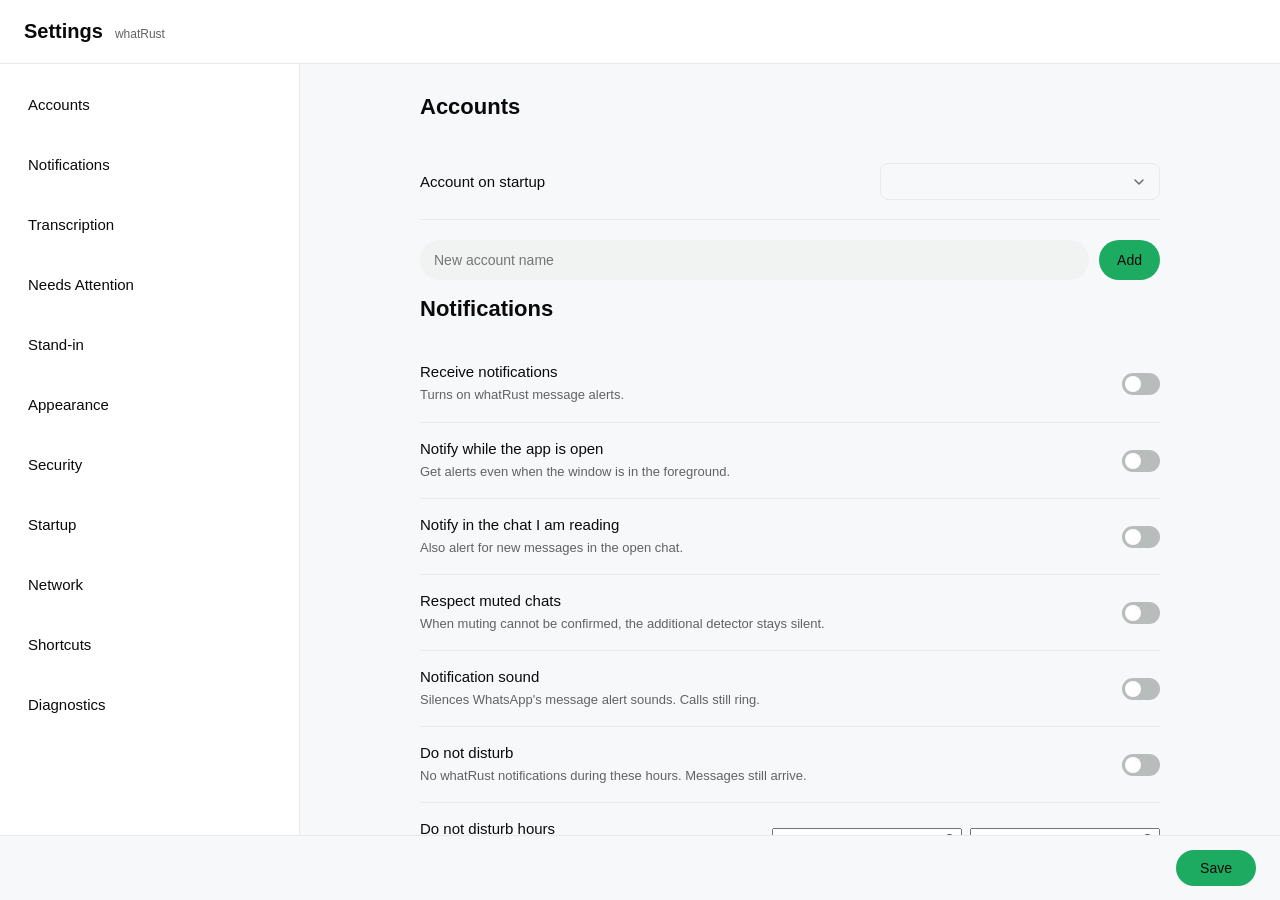
==== commit bee733e7: "Save local WhatRust updates" ====
--- a/settings-ui/index.html
+++ b/settings-ui/index.html
@@ -10,7 +10,7 @@
   </head>
   <body>
     <header class="app-header"><div><strong>Settings</strong><span>whatRust</span></div><button id="back-to-chat" type="button" class="secondary back-button" aria-label="Back to WhatsApp" title="Back to WhatsApp" hidden><svg viewBox="0 0 24 24" aria-hidden="true"><path d="M19 12H5 M12 5l-7 7 7 7"/></svg><span>Back to WhatsApp</span></button></header>
-    <div class="settings-layout"><nav class="settings-nav" aria-label="Settings"><a href="#sec-contas">Accounts</a><a href="#sec-notificacoes">Notifications</a><a href="#sec-voz">Transcription</a><a href="#sec-standin">Stand-in</a><a href="#sec-aparencia">Appearance</a><a href="#sec-seguranca">Security</a><a href="#sec-sistema">Startup</a><a href="#sec-rede">Network</a><!-- Fork: hide self-update. Upstream releases would replace this build. <a href="#sec-atualizacoes">Updates</a> --><a href="#sec-atalhos">Shortcuts</a><a href="#sec-diagnostico">Diagnostics</a></nav>
+    <div class="settings-layout"><nav class="settings-nav" aria-label="Settings"><a href="#sec-contas">Accounts</a><a href="#sec-notificacoes">Notifications</a><a href="#sec-voz">Transcription</a><a href="#sec-attention">Needs Attention</a><a href="#sec-standin">Stand-in</a><a href="#sec-aparencia">Appearance</a><a href="#sec-seguranca">Security</a><a href="#sec-sistema">Startup</a><a href="#sec-rede">Network</a><!-- Fork: hide self-update. Upstream releases would replace this build. <a href="#sec-atualizacoes">Updates</a> --><a href="#sec-atalhos">Shortcuts</a><a href="#sec-diagnostico">Diagnostics</a></nav>
     <!-- Local preferences use familiar WhatsApp rows: titled
          groups of boxed-list rows, a title + subtitle on the left and the control
          on the right. Element ids are what main.js uses; keep them stable. -->
@@ -179,6 +179,12 @@
         <p class="group-note">Chat summaries are saved on this computer.</p>
       </section>
 
+      <section class="group" id="sec-attention">
+        <h2 class="group-title">Needs Attention</h2>
+        <div id="attention-settings"></div>
+        <p id="attention-settings-status" class="group-note" role="status" aria-live="polite"></p>
+      </section>
+
       <section class="group" id="sec-standin">
         <h2 class="group-title">Stand-in</h2>
         <div class="boxed-list">
@@ -189,7 +195,8 @@
           </label>
           <label class="row">
             <span class="row-text"><span class="row-title">How to reply</span>
-              <span class="row-subtitle" id="standin_backend_hint">A saved provider key or a program you have already signed in to.</span></span>
+              <span class="row-subtitle" id="standin_backend_hint">A saved provider key or a program you have already signed in to.</span>
+              <span class="row-subtitle" id="standin_api_key_state" hidden></span></span>
             <select id="standin_backend" aria-label="How to reply">
               <option value="api">OpenRouter API</option>
               <option value="claude_cli">Claude Code</option>
@@ -310,6 +317,11 @@
             <span class="row-text"><span class="row-title">Star task and follow-up messages</span>
               <span class="row-subtitle">Star new message-linked tasks and follow-ups so they appear in WhatsApp’s starred messages. Automatically added stars are removed when the items close.</span></span>
             <input type="checkbox" class="switch" id="auto_star_todos" />
+          </label>
+          <label class="row">
+            <span class="row-text"><span class="row-title">Message actions</span>
+              <span class="row-subtitle">Offer chat, dialer, email, and map actions beside WhatsApp menus.</span></span>
+            <input type="checkbox" class="switch" id="message_actions" />
           </label>
           <label class="row">
             <span class="row-text"><span class="row-title">Source device</span>
@@ -577,6 +589,7 @@
     <script src="hotkey.js"></script>
     <script src="mention-alert.js"></script>
     <script src="main.js"></script>
+    <script src="attention-settings.js"></script>
     <script src="panel.js"></script>
     <script src="notes.js"></script>
     <!-- <script src="updates.js"></script> -->
--- a/settings-ui/style.css
+++ b/settings-ui/style.css
@@ -57,7 +57,7 @@
 .app-header span { font-size: 12px; color: var(--dim); }
 .app-header button { color: var(--dim); font-weight: 400; }
 .settings-layout { display: flex; flex: 1; min-height: 0; overflow: hidden; }
-.settings-nav { flex: 0 0 300px; padding: 12px 8px; display: flex; flex-direction: column; gap: 4px; border-right: 1px solid var(--border); }
+.settings-nav { flex: 0 0 300px; padding: 12px 8px; display: flex; flex-direction: column; gap: 4px; overflow-y: auto; border-right: 1px solid var(--border); }
 .settings-nav a { display: flex; align-items: center; gap: 24px; padding: 16px 20px; border-radius:8px; min-height:56px; font-size: 15px; color: inherit; text-decoration: none; }
 .settings-nav a:hover, .settings-nav a[aria-current=page] { background: var(--hover); }
 .settings-nav svg { width: 22px; height: 22px; stroke: var(--dim); fill: none; stroke-width: 1.7; stroke-linecap: round; stroke-linejoin: round; flex-shrink: 0; }
@@ -135,7 +135,7 @@
 @media(max-width:900px) { .settings-nav { flex-basis: 220px; } .settings-nav a { padding: 16px 20px; gap: 18px; } .prefs { padding: 26px 24px; } }
 @media(max-width:640px) {
   .settings-layout { flex-direction: column; }
-  .settings-nav { flex: none; flex-direction: row; overflow-x: auto; border-right: 0; border-bottom: 1px solid var(--border); padding: 8px; }
+  .settings-nav { flex: none; flex-direction: row; overflow-x: auto; overflow-y: hidden; border-right: 0; border-bottom: 1px solid var(--border); padding: 8px; }
   .settings-nav a { font-size: 14px; white-space: nowrap; padding: 10px 14px; min-height: 40px; gap: 8px; }
   .prefs { padding: 24px 18px; } .app-header { padding: 14px 18px; min-height: 66px; } .row { gap: 12px; flex-wrap: wrap; } .row-text { flex-basis: 160px; }
   .account-row { gap: 10px; } .account-avatar { width: 40px; height: 40px; flex-basis: 40px; } .group-title { font-size: 19px; }
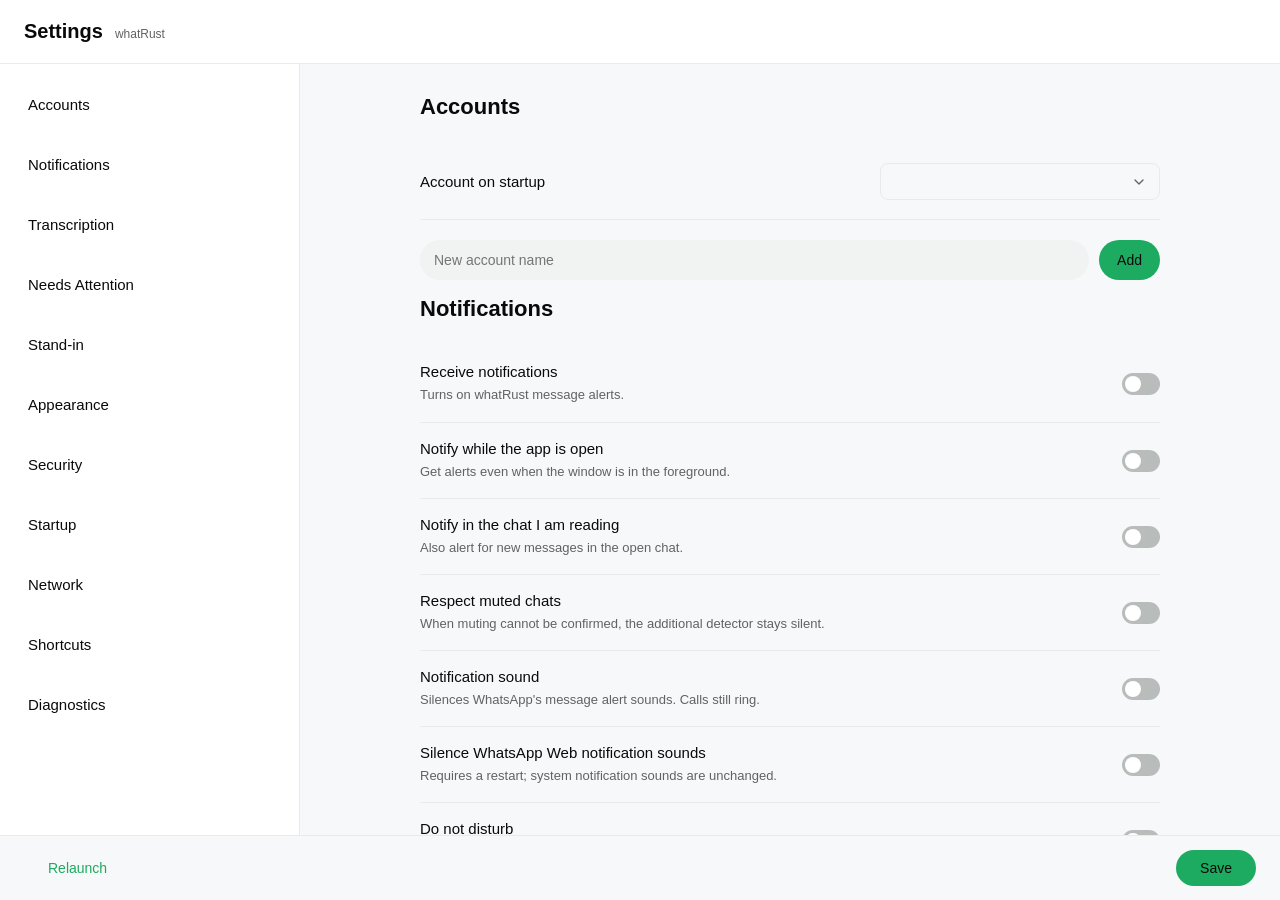
==== commit e7fcab7b: "Merge upstream whatRust v0.7.1" ====
--- a/settings-ui/index.html
+++ b/settings-ui/index.html
@@ -39,6 +39,7 @@
       <section class="group" id="sec-notificacoes"><h2 class="group-title">Notifications</h2><div class="boxed-list">
 <label class="row"><span class="row-text"><span class="row-title">Receive notifications</span><span class="row-subtitle">Turns on whatRust message alerts.</span></span><input type="checkbox" class="switch" id="notifications"></label><label class="row"><span class="row-text"><span class="row-title">Notify while the app is open</span><span class="row-subtitle">Get alerts even when the window is in the foreground.</span></span><input type="checkbox" class="switch" id="notify_when_focused"></label><label class="row"><span class="row-text"><span class="row-title">Notify in the chat I am reading</span><span class="row-subtitle">Also alert for new messages in the open chat.</span></span><input type="checkbox" class="switch" id="notify_active_chat"></label><label class="row"><span class="row-text"><span class="row-title">Respect muted chats</span><span class="row-subtitle">When muting cannot be confirmed, the additional detector stays silent.</span></span><input type="checkbox" class="switch" id="respect_muted"></label>
 <label class="row"><span class="row-text"><span class="row-title">Notification sound</span><span class="row-subtitle">Silences WhatsApp's message alert sounds. Calls still ring.</span></span><input type="checkbox" class="switch" id="notification_sound"></label>
+<label class="row"><span class="row-text"><span class="row-title">Silence WhatsApp Web notification sounds</span><span class="row-subtitle">Requires a restart; system notification sounds are unchanged.</span></span><input type="checkbox" class="switch" id="suppress_web_notification_sounds"></label>
 <label class="row"><span class="row-text"><span class="row-title">Do not disturb</span><span class="row-subtitle">No whatRust notifications during these hours. Messages still arrive.</span></span><input type="checkbox" class="switch" id="quiet_hours"></label><div class="row" id="quiet_times_row"><span class="row-text"><span class="row-title">Do not disturb hours</span><span class="row-subtitle">May cross midnight, for example 22:00 to 08:00.</span></span><div class="hotkey-row"><input type="time" id="quiet_start" aria-label="Do not disturb start"><input type="time" id="quiet_end" aria-label="Do not disturb end"></div></div>
 <label class="row"><span class="row-text"><span class="row-title">Account</span><span class="row-subtitle">These choices apply only to the selected account.</span></span><select id="mention_account" aria-label="Account"></select></label>
 <label class="row"><span class="row-text"><span class="row-title">Mentions</span><span class="row-subtitle">A message that tags you.</span></span><input type="checkbox" class="switch" id="mention_mentions"></label>
@@ -328,6 +329,7 @@
               <span class="row-subtitle">An icon next to the time shows an Apple device, Android, or a computer, when the message id gives a good indication.</span></span>
             <input type="checkbox" class="switch" id="show_message_device" />
           </label>
+          <label class="row"><span class="row-text"><span class="row-title">Theme</span></span><select id="theme"><option value="system">System</option><option value="light">Light</option><option value="dark">Dark</option></select></label>
           <label class="row">
             <span class="row-text"><span class="row-title">Interface size</span>
               <span class="row-subtitle">Adjusts the size of WhatsApp without changing the other accounts.</span></span>
@@ -347,6 +349,16 @@
             <span class="row-text"><span class="row-title">whatRust controls in WhatsApp's header</span>
               <span class="row-subtitle">Shows the account switcher and gear inside WhatsApp's header (Windows and single-window mode). Turn off to leave the page untouched. Applies after restarting whatRust.</span></span>
             <input type="checkbox" class="switch" id="page_overlays" />
+          </label>
+          <label class="row">
+            <span class="row-text"><span class="row-title">Show unread counts</span>
+              <span class="row-subtitle">Show unread counts in the tray, app icon, window title and account lists.</span></span>
+            <input type="checkbox" class="switch" id="show_unread_counts" />
+          </label>
+          <label class="row">
+            <span class="row-text"><span class="row-title">Show profile picker at startup</span>
+              <span class="row-subtitle">Show account cards at startup when using multiple accounts in one window. Requires a restart.</span></span>
+            <input type="checkbox" class="switch" id="show_profile_picker" />
           </label>
           <label class="row linux-only" id="title_bar_row" hidden>
             <span class="row-text"><span class="row-title">Title bar</span>
@@ -575,12 +587,13 @@
       <section class="group" id="sec-diagnostico"><h2 class="group-title">Notification diagnostics</h2>
       <div class="boxed-list"><div class="row"><span class="row-text"><span class="row-title">Check Windows alerts</span><span class="row-subtitle">The test confirms sending; check that Windows shows the banner.</span></span><button id="test-notification" type="button">Test</button></div><div class="row"><span class="row-text">Permissions and Do Not Disturb</span><button id="windows-notifications" class="secondary" type="button">Open in Windows</button></div></div>
       <p id="diagnostic-note" class="group-note" role="status"></p><div id="route-status" class="boxed-list"></div>
-      <h3>Activity this session</h3><p class="group-note">Time, account and result only. Message text is not stored.</p><div id="notification-history" class="boxed-list"></div>
+      <h3>Activity this session</h3><p class="group-note">Time, account and result only. Message text is not stored.</p><div class="boxed-list"><label class="row"><span class="row-text">Record activity</span><input type="checkbox" class="switch" id="activity-recording" checked></label><div class="row"><span class="row-text">Clear activity log</span><button id="clear-activity" class="secondary" type="button">Clear</button></div></div><div id="notification-history" class="boxed-list"></div>
       </section>
 
     </main></div>
 
     <footer class="footer">
+      <button id="relaunch" type="button" class="secondary" title="Close and reopen whatRust">Relaunch</button>
       <span id="note" class="note" role="status" aria-live="polite"></span>
       <button id="save">Save</button>
     </footer>
--- a/settings-ui/style.css
+++ b/settings-ui/style.css
@@ -57,7 +57,7 @@
 .app-header span { font-size: 12px; color: var(--dim); }
 .app-header button { color: var(--dim); font-weight: 400; }
 .settings-layout { display: flex; flex: 1; min-height: 0; overflow: hidden; }
-.settings-nav { flex: 0 0 300px; padding: 12px 8px; display: flex; flex-direction: column; gap: 4px; overflow-y: auto; border-right: 1px solid var(--border); }
+.settings-nav { flex: 0 0 300px; padding: 12px 8px; display: flex; flex-direction: column; gap: 4px; overflow-y: auto; border-inline-end: 1px solid var(--border); }
 .settings-nav a { display: flex; align-items: center; gap: 24px; padding: 16px 20px; border-radius:8px; min-height:56px; font-size: 15px; color: inherit; text-decoration: none; }
 .settings-nav a:hover, .settings-nav a[aria-current=page] { background: var(--hover); }
 .settings-nav svg { width: 22px; height: 22px; stroke: var(--dim); fill: none; stroke-width: 1.7; stroke-linecap: round; stroke-linejoin: round; flex-shrink: 0; }
@@ -89,13 +89,15 @@
 textarea { display: block; width: 100%; min-height: 160px; margin: 8px 0 0; resize: vertical; font: inherit; }
 button:focus-visible, input:focus-visible, select:focus-visible, textarea:focus-visible, a:focus-visible { outline: 2px solid var(--green); outline-offset: 2px; }
 input[type=number] { width: 80px; }
-select { min-width: 120px; appearance: none; -webkit-appearance: none; padding-right: 36px; background-image: var(--chevron); background-repeat: no-repeat; background-position: right 12px center; background-size: 16px 16px; line-height: 1.4; }
+select { min-width: 120px; appearance: none; -webkit-appearance: none; padding-inline-end: 36px; background-image: var(--chevron); background-repeat: no-repeat; background-position: right 12px center; background-size: 16px 16px; line-height: 1.4; }
 select option { background: var(--bg); color: var(--fg); }
 .switch { appearance: none; -webkit-appearance: none; position: relative; width: 38px; height: 22px; margin: 0; flex: 0 0 38px; border: 0; border-radius: 12px; background: var(--switch-off); cursor: pointer; }
-.switch::before { content: ""; position: absolute; left: 3px; top: 3px; width: 16px; height: 16px; border-radius: 50%; background: #fff; transition: transform .15s; }
+.switch::before { content: ""; position: absolute; inset-inline-start: 3px; top: 3px; width: 16px; height: 16px; border-radius: 50%; background: #fff; transition: transform .15s; }
 .switch:checked { background: var(--green); }
 .switch:checked::before { transform: translateX(16px); }
 .switch:disabled { opacity: .45; cursor: default; }
+[dir=rtl] .switch:checked::before { transform: translateX(-16px); }
+[dir=rtl] select { background-position: left 12px center; }
 .account-row { border-radius:8px; display: flex; align-items: center; min-height: 88px; gap: 15px; padding: 12px; }
 .account-row:hover { background:var(--hover); }
 .account-row:hover .account-avatar:not(.has-photo) { background: var(--control-hover); }
@@ -110,16 +112,17 @@
 .contributors { list-style: none; margin: 0; padding: 0; display: flex; flex-wrap: wrap; gap: 8px; }
 .contributors a { display: inline-block; padding: 6px 12px; border: 1px solid var(--border); border-radius: 16px; color: inherit; text-decoration: none; font-size: 13px; }
 .contributors a:hover { background: var(--hover); }
-.account-open { display: flex; flex: 1; min-width: 0; align-items: flex-start; flex-direction: column; gap: 5px; padding: 0; border: 0; border-radius: 0; background: transparent; color: inherit; text-align: left; }
+.account-open { display: flex; flex: 1; min-width: 0; align-items: flex-start; flex-direction: column; gap: 5px; padding: 0; border: 0; border-radius: 0; background: transparent; color: inherit; text-align: start; }
 .acct-name { font-size: 16px; max-width: 100%; white-space: nowrap; text-overflow: ellipsis; overflow: hidden; }
 .acct-subtitle { font-size: 13px; color: var(--dim); font-weight: 400; }
 .account-more { display: grid; place-items: center; flex: 0 0 40px; font-size: 26px; line-height: 1; width: 40px; height: 40px; border-radius: 50%; padding: 0; color: var(--dim); background: transparent; transition: background-color .12s, color .12s; }
 .account-more:hover:not(:disabled), .account-more:focus-visible, .account-more[aria-expanded="true"] { background: var(--control-hover); color: var(--fg); filter: none; }
 .account-more:active:not(:disabled) { background: var(--control-active); }
 @media(prefers-reduced-motion:reduce) { .account-more { transition:none; } }
+.acct-muted { font-size: 12px; opacity: .7; margin-inline-start: 6px; }
 .acct-unread { background: var(--green); color: var(--on-green); font-size: 12px; padding: 2px 7px; border-radius: 10px; }
 .account-actions { position: fixed; inset: auto; border: 1px solid var(--border); border-radius: 8px; background: var(--card); color: var(--fg); box-shadow: 0 2px 12px #0004; padding: 6px 0; width: 245px; max-width:calc(100vw - 24px); margin: 0; max-height: calc(100vh - 24px);overflow-y:auto;overscroll-behavior:contain; }
-.account-actions button { display: block; width: 100%; border-radius: 0; background: transparent; color: inherit; text-align: left; font-size: 14px; font-weight: 400; padding: 12px 22px; }
+.account-actions button { display: block; width: 100%; border-radius: 0; background: transparent; color: inherit; text-align: start; font-size: 14px; font-weight: 400; padding: 12px 22px; }
 .account-actions button:hover, .account-actions button:focus-visible { background: var(--hover); }
 .account-actions .danger { color: var(--danger); }
 .add-row { display: flex; gap: 10px; margin-top: 20px; }
@@ -129,7 +132,9 @@
 .recording { outline: 2px dashed var(--green); }
 .hotkey-hint { font-size: 13px; color: var(--warn); }
 .footer { display: flex; justify-content: space-between; align-items: center; gap: 12px; padding: 14px 24px; border-top: 1px solid var(--border); }
-.footer button { padding: 10px 24px; margin-left: auto; }
+.footer button { padding: 10px 24px; margin-inline-start: auto; }
+.footer #relaunch { margin-inline-start: 0; }
+.footer .note { flex: 1; min-width: 0; }
 .note { font-size: 13px; color: var(--green); }
 .prefs h3 { font-size: 14px; margin: 24px 0 6px; }
 @media(max-width:900px) { .settings-nav { flex-basis: 220px; } .settings-nav a { padding: 16px 20px; gap: 18px; } .prefs { padding: 26px 24px; } }
@@ -176,7 +181,7 @@
 .notes { font-size: 13px; line-height: 1.55; max-height: 320px; overflow-y: auto; padding: 4px 0; overflow-wrap: anywhere; }
 .notes h4 { margin: 14px 0 4px; font-size: 14px; }
 .notes p { margin: 6px 0; }
-.notes ul { margin: 6px 0; padding-left: 20px; }
+.notes ul { margin: 6px 0; padding-inline-start: 20px; }
 .notes code, .notes pre { font: 12px ui-monospace, Menlo, Consolas, monospace; background: var(--hover); border-radius: 4px; }
 .notes code { padding: 1px 4px; }
 .notes pre { padding: 8px 10px; overflow-x: auto; white-space: pre-wrap; }
--- a/settings-ui/dialog.css
+++ b/settings-ui/dialog.css
@@ -0,0 +1,37 @@
+/* In-page replacements for window.alert/confirm/prompt. Shared by the settings
+   window and the lock screen, so the styles stand on their own rather than
+   extending either page's sheet. */
+.dlg-backdrop {
+  position: fixed; inset: 0; z-index: 100;
+  display: flex; align-items: center; justify-content: center; padding: 24px;
+  background: #000a;
+}
+.dlg-backdrop[hidden] { display: none; }
+.dlg {
+  box-sizing:border-box;width:100%;max-width:340px;max-height:calc(100vh - 48px);overflow-y:auto;overflow-wrap:anywhere;padding:20px;
+  border-radius: 12px; box-shadow: 0 14px 44px #0007;
+  background: var(--card,#fff); color: var(--fg,#0a0a0a);
+  font-family: system-ui, -apple-system, "Segoe UI", Roboto, sans-serif;
+  font-size: 14px; text-align: start;
+}
+@media (prefers-color-scheme: dark) {
+  .dlg { background: var(--card,#232626); color: var(--fg,#fafafa); }
+}
+.dlg h2 { font-size: 15px; font-weight: 600; margin: 0 0 8px; }
+.dlg-message { margin: 0; line-height: 1.45; white-space: pre-line; }
+.dlg-input {
+  width: 100%; margin-top: 14px; padding: 9px 11px; font-size: 14px;
+  border: 1px solid #8886; border-radius: 8px;
+  background: transparent; color: inherit;
+}
+.dlg-input:focus { outline: 2px solid #25d36688; outline-offset: 1px; }
+.dlg-error { color: #f15c6d; font-size: 13px; margin: 8px 0 0; }
+.dlg-error[hidden] { display: none; }
+.dlg-actions { display:flex;flex-wrap:wrap; justify-content: flex-end; gap: 8px; margin-top: 18px; }
+.dlg-actions button {
+  padding: 8px 16px; font-size: 14px; font-weight: 600;
+  border: 0; border-radius: 20px; cursor: pointer;
+  background: var(--green,#21c063); color: var(--on-green,#0a0a0a);
+}
+.dlg-actions button.dlg-secondary { background: transparent; color: inherit; border: 1px solid #8886; }
+.dlg-actions button.dlg-danger { background: #e5484d; color: #fff; }
